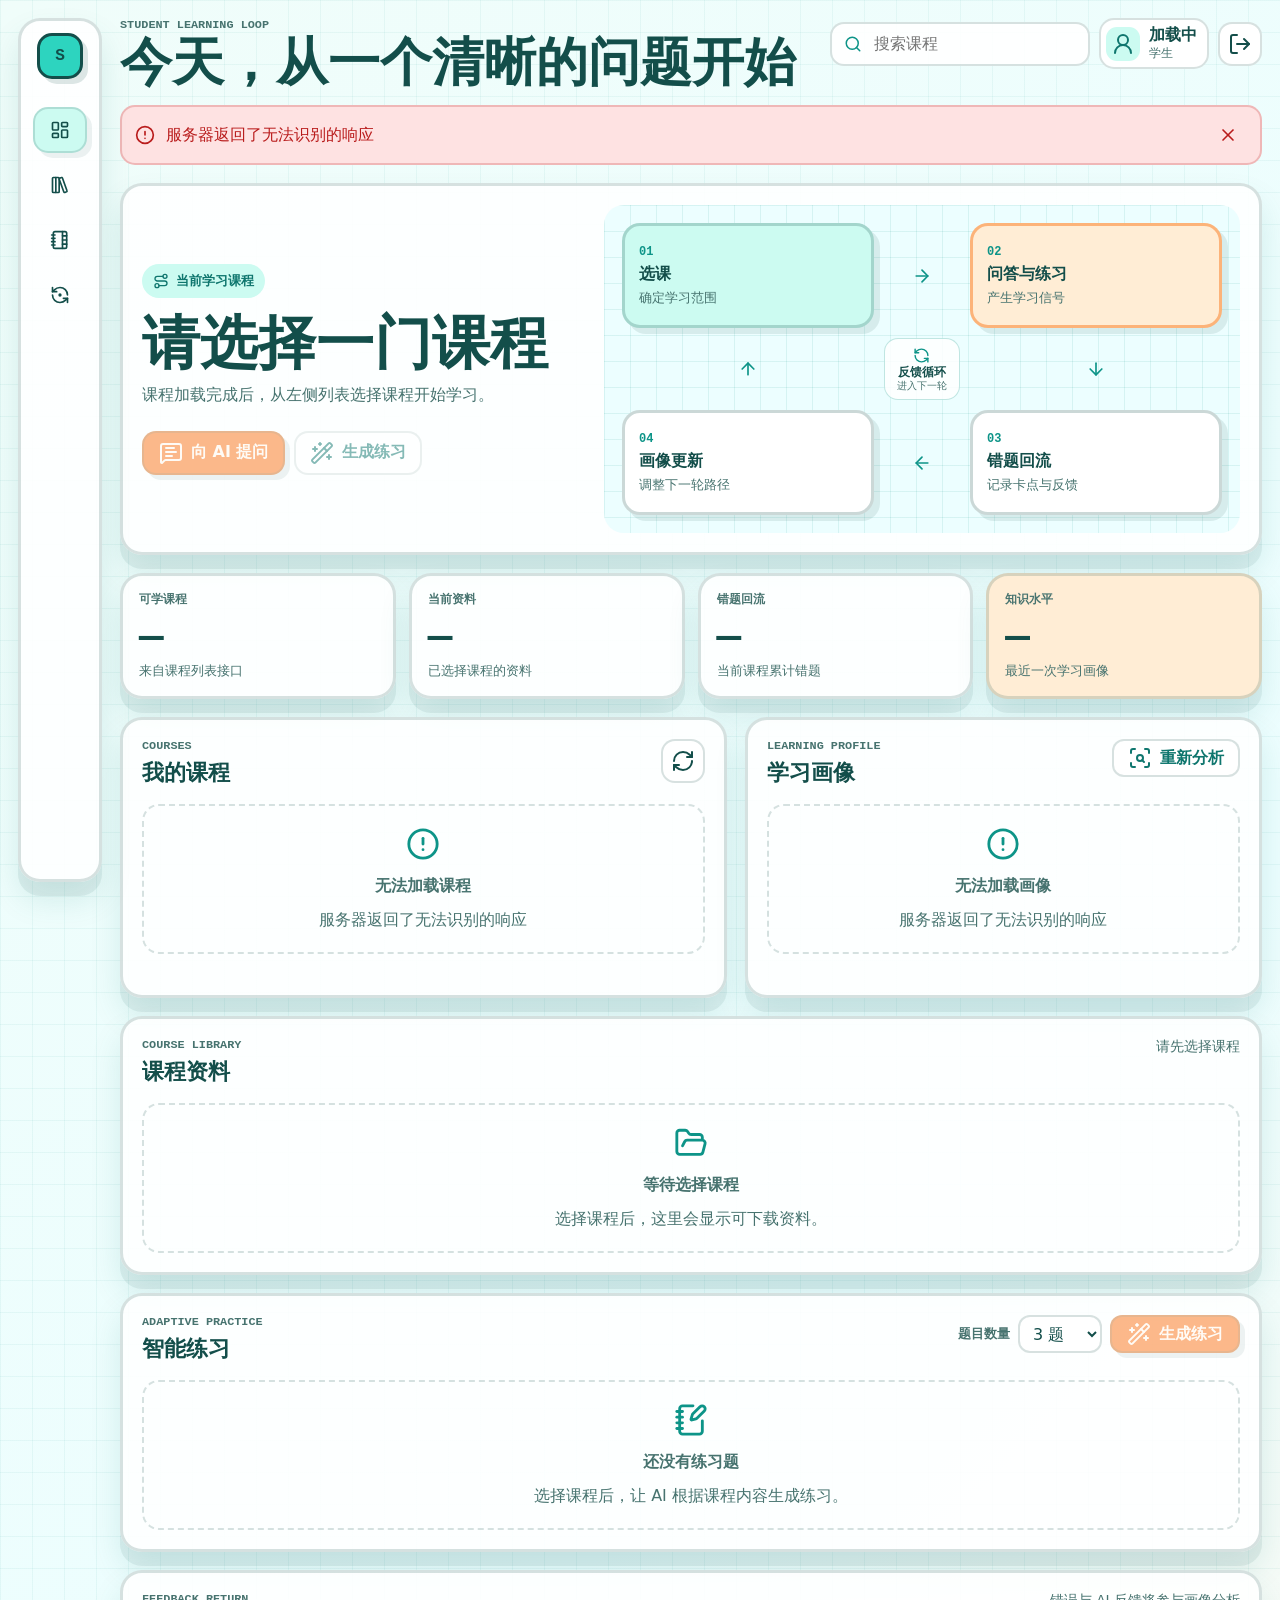
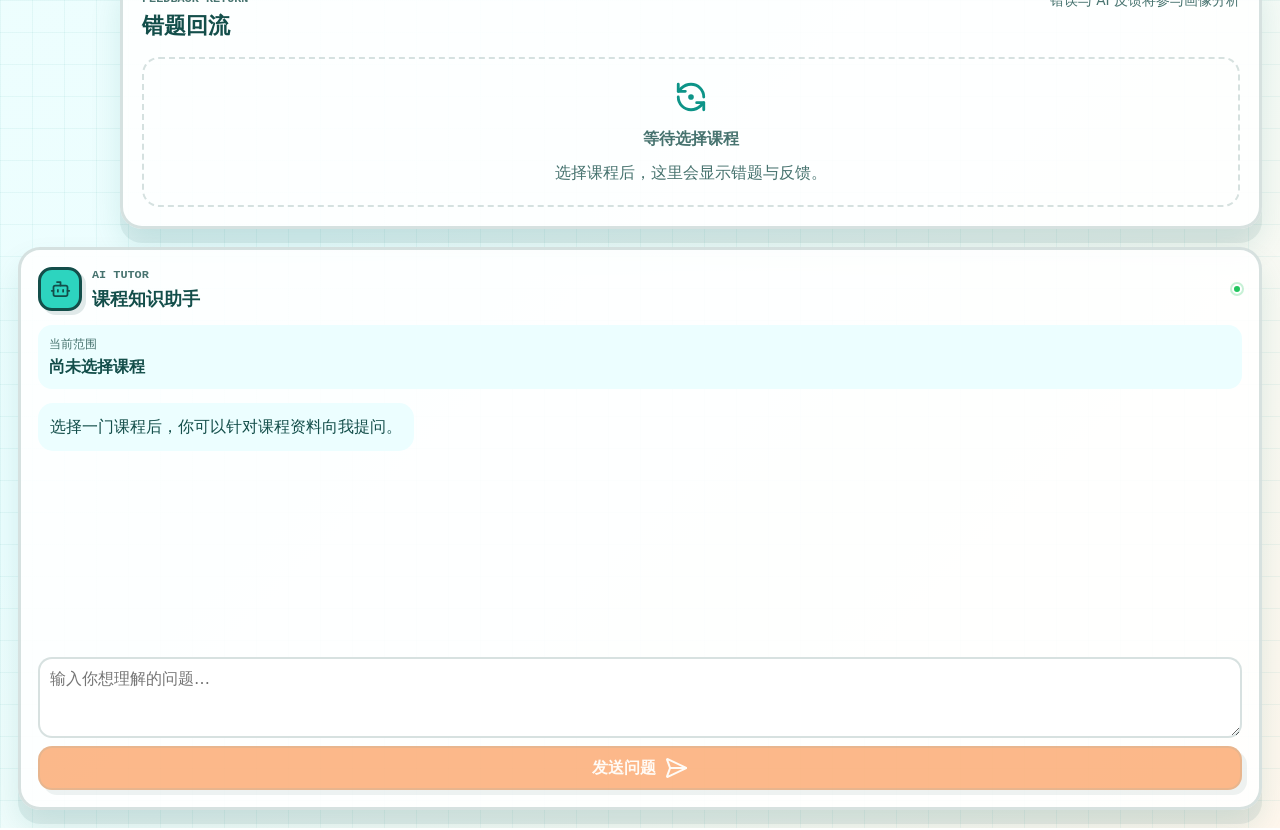
==== src/main/resources/static/student.html @ c4ea41bf "feat: add role-based frontend workspaces" ====
<!doctype html>
<html lang="zh-CN">
  <head>
    <meta charset="UTF-8" />
    <meta name="viewport" content="width=device-width, initial-scale=1.0" />
    <meta name="theme-color" content="#0d9488" />
    <title>学生工作台 | Study AI</title>
    <link rel="stylesheet" href="./assets/student.css" />
    <script src="./assets/lucide.min.js" defer></script>
    <script src="./assets/student.js" defer></script>
  </head>
  <body>
    <div class="app-shell">
      <aside class="sidebar" aria-label="学生端导航">
        <a class="brand" href="./student.html" aria-label="Study AI 学生工作台">
          <span class="brand-mark">S</span>
          <span class="brand-copy">
            <strong>Study AI</strong>
            <small>学生工作台</small>
          </span>
        </a>

        <nav class="main-nav" aria-label="页面导航">
          <a class="nav-item is-active" href="#overview">
            <i data-lucide="layout-dashboard" aria-hidden="true"></i>
            <span>学习概览</span>
          </a>
          <a class="nav-item" href="#resources">
            <i data-lucide="library-big" aria-hidden="true"></i>
            <span>课程资料</span>
          </a>
          <a class="nav-item" href="#practice">
            <i data-lucide="notebook-tabs" aria-hidden="true"></i>
            <span>智能练习</span>
          </a>
          <a class="nav-item" href="#wrong-questions">
            <i data-lucide="refresh-ccw-dot" aria-hidden="true"></i>
            <span>错题回流</span>
          </a>
        </nav>

        <section class="sidebar-note">
          <i data-lucide="sparkles" aria-hidden="true"></i>
          <div>
            <strong>反馈持续回流</strong>
            <p>问答、练习和错题会成为下一次学习画像分析的依据。</p>
          </div>
        </section>
      </aside>

      <main class="workspace" id="overview">
        <header class="topbar">
          <div>
            <p class="eyebrow">STUDENT LEARNING LOOP</p>
            <h1>今天，从一个清晰的问题开始</h1>
          </div>
          <div class="top-actions">
            <form class="course-search" id="course-search-form" role="search">
              <label class="sr-only" for="course-search-input">搜索课程</label>
              <i data-lucide="search" aria-hidden="true"></i>
              <input id="course-search-input" type="search" placeholder="搜索课程" />
              <button class="sr-only" type="submit">搜索</button>
            </form>
            <div class="user-chip" id="user-chip">
              <span class="avatar" id="user-avatar"><i data-lucide="user-round" aria-hidden="true"></i></span>
              <span>
                <strong id="user-name">加载中</strong>
                <small>学生</small>
              </span>
            </div>
            <button class="icon-button" id="logout-button" type="button" aria-label="退出登录" title="退出登录">
              <i data-lucide="log-out" aria-hidden="true"></i>
            </button>
          </div>
        </header>

        <div class="global-alert" id="global-alert" role="alert" aria-live="polite" hidden>
          <i data-lucide="circle-alert" aria-hidden="true"></i>
          <span id="global-alert-text"></span>
          <button id="alert-close" type="button" aria-label="关闭提示"><i data-lucide="x" aria-hidden="true"></i></button>
        </div>

        <section class="course-hero panel" aria-labelledby="current-course-name">
          <div class="course-hero-copy">
            <span class="status-pill"><i data-lucide="route" aria-hidden="true"></i>当前学习课程</span>
            <h2 id="current-course-name">请选择一门课程</h2>
            <p id="current-course-description">课程加载完成后，从左侧列表选择课程开始学习。</p>
            <div class="hero-actions">
              <button class="primary-button" id="hero-ask-button" type="button" disabled>
                <i data-lucide="message-square-text" aria-hidden="true"></i>
                向 AI 提问
              </button>
              <button class="secondary-button" id="hero-practice-button" type="button" disabled>
                <i data-lucide="wand-sparkles" aria-hidden="true"></i>
                生成练习
              </button>
            </div>
          </div>

          <div class="loop-board" aria-label="AI 学习反馈闭环">
            <div class="loop-node loop-select is-complete"><span>01</span><strong>选课</strong><small>确定学习范围</small></div>
            <i class="loop-arrow loop-arrow-top" data-lucide="arrow-right" aria-hidden="true"></i>
            <div class="loop-node loop-practice is-current"><span>02</span><strong>问答与练习</strong><small>产生学习信号</small></div>
            <i class="loop-arrow loop-arrow-right" data-lucide="arrow-down" aria-hidden="true"></i>
            <div class="loop-node loop-wrong"><span>03</span><strong>错题回流</strong><small>记录卡点与反馈</small></div>
            <i class="loop-arrow loop-arrow-bottom" data-lucide="arrow-left" aria-hidden="true"></i>
            <div class="loop-node loop-profile"><span>04</span><strong>画像更新</strong><small>调整下一轮路径</small></div>
            <i class="loop-arrow loop-arrow-left" data-lucide="arrow-up" aria-hidden="true"></i>
            <div class="loop-core">
              <i data-lucide="refresh-ccw" aria-hidden="true"></i>
              <strong>反馈循环</strong>
              <small>进入下一轮</small>
            </div>
          </div>
        </section>

        <section class="metric-grid" aria-label="学习数据概览">
          <article class="metric-card">
            <span>可学课程</span>
            <strong id="course-count">—</strong>
            <small>来自课程列表接口</small>
          </article>
          <article class="metric-card">
            <span>当前资料</span>
            <strong id="resource-count">—</strong>
            <small>已选择课程的资料</small>
          </article>
          <article class="metric-card">
            <span>错题回流</span>
            <strong id="wrong-count">—</strong>
            <small>当前课程累计错题</small>
          </article>
          <article class="metric-card accent-card">
            <span>知识水平</span>
            <strong id="knowledge-level">—</strong>
            <small>最近一次学习画像</small>
          </article>
        </section>

        <section class="dashboard-grid">
          <section class="panel course-panel" aria-labelledby="course-list-title">
            <div class="section-heading">
              <div>
                <p class="eyebrow">COURSES</p>
                <h2 id="course-list-title">我的课程</h2>
              </div>
              <button class="icon-button" id="refresh-courses" type="button" aria-label="刷新课程" title="刷新课程">
                <i data-lucide="refresh-cw" aria-hidden="true"></i>
              </button>
            </div>
            <div class="course-list" id="course-list" aria-live="polite">
              <div class="loading-state"><span class="spinner"></span>正在加载课程</div>
            </div>
          </section>

          <section class="panel profile-panel" aria-labelledby="profile-title">
            <div class="section-heading">
              <div>
                <p class="eyebrow">LEARNING PROFILE</p>
                <h2 id="profile-title">学习画像</h2>
              </div>
              <button class="secondary-button compact-button" id="analyze-profile-button" type="button">
                <i data-lucide="scan-search" aria-hidden="true"></i>
                重新分析
              </button>
            </div>
            <div id="profile-content" class="profile-content" aria-live="polite">
              <div class="loading-state"><span class="spinner"></span>正在读取学习画像</div>
            </div>
          </section>
        </section>

        <section class="panel" id="resources" aria-labelledby="resource-title">
          <div class="section-heading">
            <div>
              <p class="eyebrow">COURSE LIBRARY</p>
              <h2 id="resource-title">课程资料</h2>
            </div>
            <span class="section-context" id="resource-context">请先选择课程</span>
          </div>
          <div class="resource-list" id="resource-list" aria-live="polite">
            <div class="empty-state"><i data-lucide="folder-open" aria-hidden="true"></i><strong>等待选择课程</strong><p>选择课程后，这里会显示可下载资料。</p></div>
          </div>
        </section>

        <section class="panel" id="practice" aria-labelledby="practice-title">
          <div class="section-heading">
            <div>
              <p class="eyebrow">ADAPTIVE PRACTICE</p>
              <h2 id="practice-title">智能练习</h2>
            </div>
            <div class="practice-controls">
              <label for="question-count">题目数量</label>
              <select id="question-count">
                <option value="3">3 题</option>
                <option value="5">5 题</option>
                <option value="10">10 题</option>
              </select>
              <button class="primary-button compact-button" id="generate-questions-button" type="button" disabled>
                <i data-lucide="wand-sparkles" aria-hidden="true"></i>
                生成练习
              </button>
            </div>
          </div>
          <div class="question-list" id="question-list" aria-live="polite">
            <div class="empty-state"><i data-lucide="notebook-pen" aria-hidden="true"></i><strong>还没有练习题</strong><p>选择课程后，让 AI 根据课程内容生成练习。</p></div>
          </div>
        </section>

        <section class="panel" id="wrong-questions" aria-labelledby="wrong-title">
          <div class="section-heading">
            <div>
              <p class="eyebrow">FEEDBACK RETURN</p>
              <h2 id="wrong-title">错题回流</h2>
            </div>
            <span class="section-context">错误与 AI 反馈将参与画像分析</span>
          </div>
          <div class="wrong-list" id="wrong-list" aria-live="polite">
            <div class="empty-state"><i data-lucide="refresh-ccw-dot" aria-hidden="true"></i><strong>等待选择课程</strong><p>选择课程后，这里会显示错题与反馈。</p></div>
          </div>
        </section>
      </main>

      <aside class="assistant-panel" aria-label="AI 学习助手">
        <div class="assistant-heading">
          <span class="assistant-icon"><i data-lucide="bot" aria-hidden="true"></i></span>
          <div>
            <p class="eyebrow">AI TUTOR</p>
            <h2>课程知识助手</h2>
          </div>
          <span class="online-dot" title="在线"></span>
        </div>

        <div class="assistant-course" id="assistant-course">
          <span>当前范围</span>
          <strong>尚未选择课程</strong>
        </div>

        <div class="chat-list" id="chat-list" aria-live="polite">
          <div class="chat-message ai-message">选择一门课程后，你可以针对课程资料向我提问。</div>
        </div>

        <form class="ask-form" id="ask-form">
          <label class="sr-only" for="ask-input">输入课程问题</label>
          <textarea id="ask-input" rows="3" placeholder="输入你想理解的问题…" disabled></textarea>
          <button class="primary-button" id="ask-submit" type="submit" disabled>
            <span>发送问题</span>
            <i data-lucide="send-horizontal" aria-hidden="true"></i>
          </button>
        </form>
      </aside>
    </div>
  </body>
</html>
---- src/main/resources/static/assets/student.css ----
:root {
  --ink: #134e4a;
  --muted: #47736f;
  --primary: #0d9488;
  --primary-dark: #0f766e;
  --secondary: #2dd4bf;
  --soft: #ccfbf1;
  --surface: #ffffff;
  --background: #f0fdfa;
  --accent: #f97316;
  --accent-soft: #ffedd5;
  --danger: #b91c1c;
  --danger-soft: #fee2e2;
  --line: rgba(19, 78, 74, 0.17);
  --shadow: 0 14px 0 rgba(19, 78, 74, 0.08), 0 18px 32px rgba(15, 118, 110, 0.12);
  color: var(--ink);
  font-family: "Segoe UI", "Microsoft YaHei", system-ui, sans-serif;
}

* {
  box-sizing: border-box;
}

html {
  scroll-behavior: smooth;
}

body {
  min-width: 320px;
  margin: 0;
  background:
    linear-gradient(90deg, rgba(13, 148, 136, 0.06) 1px, transparent 1px),
    linear-gradient(rgba(13, 148, 136, 0.06) 1px, transparent 1px),
    linear-gradient(135deg, #f0fdfa 0%, #ecfeff 58%, #fff7ed 100%);
  background-size: 32px 32px, 32px 32px, auto;
}

button,
input,
textarea,
select {
  font: inherit;
}

button,
a,
select {
  cursor: pointer;
}

a {
  color: inherit;
  text-decoration: none;
}

button:focus-visible,
a:focus-visible,
input:focus-visible,
textarea:focus-visible,
select:focus-visible {
  outline: 3px solid rgba(249, 115, 22, 0.48);
  outline-offset: 3px;
}

[hidden] {
  display: none !important;
}

.app-shell {
  display: grid;
  grid-template-columns: 230px minmax(0, 1fr) 330px;
  gap: 18px;
  min-height: 100vh;
  padding: 18px;
}

.sidebar,
.assistant-panel {
  position: sticky;
  top: 18px;
  align-self: start;
  height: calc(100vh - 36px);
}

.sidebar,
.panel,
.metric-card,
.assistant-panel {
  border: 3px solid var(--line);
  border-radius: 22px;
  background: rgba(255, 255, 255, 0.88);
  box-shadow: var(--shadow);
}

.sidebar {
  display: flex;
  flex-direction: column;
  padding: 18px;
}

.brand {
  display: flex;
  align-items: center;
  gap: 11px;
}

.brand-mark,
.assistant-icon,
.avatar {
  display: grid;
  place-items: center;
}

.brand-mark {
  width: 46px;
  height: 46px;
  flex: 0 0 46px;
  border: 3px solid var(--ink);
  border-radius: 15px;
  background: var(--secondary);
  box-shadow: 5px 5px 0 rgba(19, 78, 74, 0.14);
  font-family: Consolas, monospace;
  font-weight: 800;
}

.brand-copy strong,
.brand-copy small {
  display: block;
}

.brand-copy small {
  margin-top: 2px;
  color: var(--muted);
}

.main-nav {
  display: grid;
  gap: 9px;
  margin-top: 28px;
}

.nav-item {
  display: flex;
  align-items: center;
  gap: 11px;
  min-height: 46px;
  padding: 0 12px;
  border: 2px solid transparent;
  border-radius: 15px;
  font-weight: 700;
  transition: background 180ms ease, border-color 180ms ease, box-shadow 180ms ease;
}

.nav-item:hover,
.nav-item.is-active {
  border-color: var(--line);
  background: var(--soft);
  box-shadow: 5px 5px 0 rgba(19, 78, 74, 0.08);
}

.nav-item svg {
  width: 20px;
}

.sidebar-note {
  display: grid;
  grid-template-columns: 28px 1fr;
  gap: 10px;
  margin-top: auto;
  padding: 13px;
  border-radius: 17px;
  background: #ecfeff;
}

.sidebar-note svg {
  width: 20px;
  color: var(--primary);
}

.sidebar-note p {
  margin: 5px 0 0;
  color: var(--muted);
  font-size: 0.82rem;
  line-height: 1.5;
}

.workspace {
  display: grid;
  gap: 18px;
  min-width: 0;
}

.topbar,
.top-actions,
.section-heading,
.hero-actions,
.practice-controls,
.user-chip,
.assistant-heading {
  display: flex;
  align-items: center;
}

.topbar,
.section-heading {
  justify-content: space-between;
  gap: 16px;
}

.topbar {
  align-items: flex-start;
}

.eyebrow {
  margin: 0 0 5px;
  color: var(--muted);
  font-family: Consolas, "Microsoft YaHei", monospace;
  font-size: 0.74rem;
  font-weight: 700;
}

.topbar h1 {
  max-width: 720px;
  margin: 0;
  font-size: clamp(2rem, 4.1vw, 4.3rem);
  line-height: 0.96;
  letter-spacing: 0;
}

.top-actions {
  flex-wrap: wrap;
  justify-content: flex-end;
  gap: 9px;
}

.course-search {
  display: grid;
  grid-template-columns: 20px minmax(120px, 1fr);
  gap: 8px;
  align-items: center;
  min-height: 44px;
  padding: 0 12px;
  border: 2px solid var(--line);
  border-radius: 14px;
  background: rgba(255, 255, 255, 0.9);
}

.course-search svg {
  width: 18px;
  color: var(--primary);
}

.course-search input {
  width: 100%;
  min-width: 0;
  height: 40px;
  border: 0;
  outline: 0;
  color: var(--ink);
  background: transparent;
}

.user-chip {
  gap: 9px;
  min-height: 44px;
  padding: 5px 10px 5px 5px;
  border: 2px solid var(--line);
  border-radius: 15px;
  background: #fff;
}

.user-chip strong,
.user-chip small {
  display: block;
}

.user-chip small {
  color: var(--muted);
  font-size: 0.74rem;
}

.avatar {
  width: 34px;
  height: 34px;
  overflow: hidden;
  border-radius: 11px;
  background: var(--soft);
  color: var(--primary-dark);
}

.avatar img {
  width: 100%;
  height: 100%;
  object-fit: cover;
}

.icon-button,
.primary-button,
.secondary-button {
  display: inline-flex;
  align-items: center;
  justify-content: center;
  gap: 8px;
  min-height: 44px;
  border: 2px solid var(--line);
  border-radius: 14px;
  font-weight: 800;
  transition: transform 180ms ease, box-shadow 180ms ease, background 180ms ease;
}

.icon-button {
  width: 44px;
  padding: 0;
  background: #fff;
  color: var(--ink);
}

.primary-button {
  padding: 0 15px;
  background: var(--accent);
  color: #fff7ed;
  box-shadow: 5px 5px 0 rgba(19, 78, 74, 0.14);
}

.secondary-button {
  padding: 0 14px;
  background: #fff;
  color: var(--primary-dark);
}

.compact-button {
  min-height: 38px;
  border-radius: 12px;
}

.icon-button:hover:not(:disabled),
.primary-button:hover:not(:disabled),
.secondary-button:hover:not(:disabled) {
  transform: translateY(-1px);
  box-shadow: 6px 6px 0 rgba(19, 78, 74, 0.12);
}

button:disabled {
  cursor: not-allowed;
  opacity: 0.5;
}

.global-alert {
  display: grid;
  grid-template-columns: 22px 1fr 36px;
  gap: 9px;
  align-items: center;
  padding: 11px 13px;
  border: 2px solid rgba(185, 28, 28, 0.22);
  border-radius: 15px;
  background: var(--danger-soft);
  color: var(--danger);
}

.global-alert svg {
  width: 20px;
}

.global-alert button {
  display: grid;
  width: 34px;
  height: 34px;
  place-items: center;
  border: 0;
  border-radius: 10px;
  background: transparent;
  color: inherit;
}

.panel {
  padding: 19px;
}

.course-hero {
  display: grid;
  grid-template-columns: minmax(0, 0.82fr) minmax(390px, 1.18fr);
  gap: 20px;
  overflow: hidden;
}

.course-hero-copy {
  display: flex;
  flex-direction: column;
  justify-content: center;
  min-width: 0;
}

.status-pill {
  display: inline-flex;
  align-items: center;
  gap: 7px;
  width: fit-content;
  min-height: 34px;
  padding: 0 11px;
  border-radius: 999px;
  background: var(--soft);
  color: var(--primary-dark);
  font-size: 0.8rem;
  font-weight: 800;
}

.status-pill svg {
  width: 16px;
}

.course-hero h2 {
  margin: 18px 0 10px;
  font-size: clamp(2rem, 4.5vw, 4.6rem);
  line-height: 0.96;
}

.course-hero p {
  margin: 0;
  color: var(--muted);
  line-height: 1.7;
}

.hero-actions {
  flex-wrap: wrap;
  gap: 9px;
  margin-top: 22px;
}

.loop-board {
  display: grid;
  grid-template-columns: minmax(0, 1fr) 76px minmax(0, 1fr);
  grid-template-rows: minmax(105px, 1fr) 62px minmax(105px, 1fr);
  grid-template-areas:
    "select arrow-top practice"
    "arrow-left core arrow-right"
    "profile arrow-bottom wrong";
  gap: 10px;
  min-height: 310px;
  padding: 18px;
  border-radius: 20px;
  background:
    linear-gradient(90deg, rgba(13, 148, 136, 0.1) 1px, transparent 1px),
    linear-gradient(rgba(13, 148, 136, 0.1) 1px, transparent 1px),
    #ecfeff;
  background-size: 26px 26px;
}

.loop-arrow {
  align-self: center;
  justify-self: center;
  width: 20px;
  height: 20px;
  color: var(--primary);
}

.loop-select { grid-area: select; }
.loop-practice { grid-area: practice; }
.loop-wrong { grid-area: wrong; }
.loop-profile { grid-area: profile; }
.loop-arrow-top { grid-area: arrow-top; }
.loop-arrow-right { grid-area: arrow-right; }
.loop-arrow-bottom { grid-area: arrow-bottom; }
.loop-arrow-left { grid-area: arrow-left; }

.loop-core {
  grid-area: core;
  align-self: stretch;
  justify-self: stretch;
  display: flex;
  flex-direction: column;
  align-items: center;
  justify-content: center;
  min-width: 0;
  padding: 5px;
  border: 1px solid rgba(0, 150, 136, 0.24);
  border-radius: 14px;
  background: rgba(255, 255, 255, 0.82);
  color: var(--primary-deep);
  text-align: center;
}

.loop-core svg {
  width: 17px;
  height: 17px;
  margin-bottom: 2px;
  color: var(--primary);
}

.loop-core strong {
  font-size: 0.72rem;
  line-height: 1.15;
}

.loop-core small {
  margin-top: 1px;
  color: var(--muted);
  font-size: 0.62rem;
  line-height: 1.15;
}

.loop-node {
  display: flex;
  flex-direction: column;
  justify-content: center;
  min-height: 98px;
  padding: 14px;
  border: 3px solid rgba(19, 78, 74, 0.22);
  border-radius: 18px;
  background: #fff;
  box-shadow: 6px 6px 0 rgba(19, 78, 74, 0.1);
}

.loop-node span {
  color: var(--primary);
  font-family: Consolas, monospace;
  font-size: 0.75rem;
  font-weight: 700;
}

.loop-node strong {
  margin-top: 5px;
}

.loop-node small {
  margin-top: 4px;
  color: var(--muted);
}

.loop-node.is-complete {
  background: var(--soft);
}

.loop-node.is-current {
  border-color: rgba(249, 115, 22, 0.48);
  background: var(--accent-soft);
}

.metric-grid {
  display: grid;
  grid-template-columns: repeat(4, minmax(0, 1fr));
  gap: 13px;
}

.metric-card {
  padding: 16px;
}

.metric-card span,
.metric-card strong,
.metric-card small {
  display: block;
}

.metric-card span {
  color: var(--muted);
  font-family: Consolas, "Microsoft YaHei", monospace;
  font-size: 0.74rem;
  font-weight: 700;
}

.metric-card strong {
  margin: 6px 0 2px;
  font-family: Consolas, monospace;
  font-size: clamp(1.7rem, 3.2vw, 2.7rem);
}

.metric-card small {
  color: var(--muted);
}

.accent-card {
  background: var(--accent-soft);
}

.dashboard-grid {
  display: grid;
  grid-template-columns: minmax(0, 1.08fr) minmax(320px, 0.92fr);
  gap: 18px;
}

.section-heading {
  align-items: flex-start;
}

.section-heading h2 {
  margin: 0;
  font-size: 1.38rem;
}

.section-context {
  color: var(--muted);
  font-size: 0.86rem;
}

.course-list,
.resource-list,
.question-list,
.wrong-list {
  display: grid;
  gap: 11px;
  margin-top: 16px;
}

.course-card,
.resource-card,
.question-card,
.wrong-card {
  border: 2px solid var(--line);
  border-radius: 17px;
  background: #fff;
}

.course-card {
  display: grid;
  grid-template-columns: minmax(0, 1fr) auto;
  gap: 12px;
  align-items: start;
  width: 100%;
  padding: 14px;
  color: var(--ink);
  text-align: left;
  transition: border-color 180ms ease, background 180ms ease, box-shadow 180ms ease;
}

.course-card:hover,
.course-card.is-selected {
  border-color: rgba(13, 148, 136, 0.5);
  background: #ecfeff;
  box-shadow: 5px 5px 0 rgba(19, 78, 74, 0.08);
}

.course-card h3,
.resource-card h3,
.question-card h3,
.wrong-card h3 {
  margin: 0;
  font-size: 1rem;
}

.course-card p,
.resource-card p,
.question-card p,
.wrong-card p {
  margin: 5px 0 0;
  color: var(--muted);
  line-height: 1.55;
}

.tag {
  display: inline-flex;
  align-items: center;
  width: fit-content;
  min-height: 28px;
  padding: 0 9px;
  border-radius: 999px;
  background: var(--soft);
  color: var(--primary-dark);
  font-size: 0.75rem;
  font-weight: 800;
}

.tag.warm {
  background: var(--accent-soft);
  color: #c2410c;
}

.profile-content {
  min-height: 172px;
  margin-top: 16px;
}

.profile-grid {
  display: grid;
  grid-template-columns: 1fr 1fr;
  gap: 10px;
}

.profile-item {
  padding: 11px;
  border-radius: 14px;
  background: #ecfeff;
}

.profile-item span,
.profile-item strong {
  display: block;
}

.profile-item span {
  color: var(--muted);
  font-size: 0.78rem;
}

.profile-item strong {
  margin-top: 4px;
}

.weakness-list {
  display: flex;
  flex-wrap: wrap;
  gap: 7px;
  margin-top: 12px;
}

.resource-card {
  display: grid;
  grid-template-columns: 42px minmax(0, 1fr) auto;
  gap: 12px;
  align-items: center;
  padding: 13px;
}

.file-icon {
  display: grid;
  width: 42px;
  height: 42px;
  place-items: center;
  border-radius: 13px;
  background: var(--soft);
  color: var(--primary-dark);
}

.file-icon svg {
  width: 20px;
}

.download-button {
  display: grid;
  width: 40px;
  height: 40px;
  place-items: center;
  border: 2px solid var(--line);
  border-radius: 12px;
  background: #fff;
  color: var(--primary-dark);
}

.practice-controls {
  flex-wrap: wrap;
  justify-content: flex-end;
  gap: 8px;
}

.practice-controls label {
  color: var(--muted);
  font-size: 0.84rem;
  font-weight: 700;
}

.practice-controls select {
  min-height: 38px;
  border: 2px solid var(--line);
  border-radius: 12px;
  padding: 0 9px;
  color: var(--ink);
  background: #fff;
}

.question-card,
.wrong-card {
  padding: 15px;
}

.question-meta,
.wrong-meta {
  display: flex;
  flex-wrap: wrap;
  gap: 7px;
  margin-bottom: 9px;
}

.answer-form {
  display: grid;
  grid-template-columns: minmax(0, 1fr) auto;
  gap: 8px;
  margin-top: 12px;
}

.answer-form input {
  min-height: 42px;
  border: 2px solid var(--line);
  border-radius: 12px;
  padding: 0 11px;
  color: var(--ink);
}

.answer-feedback {
  margin-top: 12px;
  padding: 12px;
  border-radius: 14px;
  background: #ecfeff;
  line-height: 1.55;
}

.answer-feedback.is-wrong {
  background: var(--danger-soft);
  color: var(--danger);
}

.wrong-card {
  border-left: 5px solid var(--accent);
}

.wrong-answer-grid {
  display: grid;
  grid-template-columns: 1fr 1fr;
  gap: 10px;
  margin-top: 11px;
}

.answer-block {
  padding: 11px;
  border-radius: 13px;
  background: #f8fafc;
}

.answer-block span,
.answer-block strong {
  display: block;
}

.answer-block span {
  color: var(--muted);
  font-size: 0.76rem;
}

.answer-block strong {
  margin-top: 4px;
}

.empty-state,
.loading-state {
  display: grid;
  place-items: center;
  min-height: 150px;
  padding: 18px;
  border: 2px dashed var(--line);
  border-radius: 17px;
  color: var(--muted);
  text-align: center;
}

.empty-state svg {
  width: 34px;
  height: 34px;
  margin-bottom: 9px;
  color: var(--primary);
}

.empty-state p {
  margin: 5px 0 0;
  line-height: 1.5;
}

.spinner {
  width: 22px;
  height: 22px;
  margin-bottom: 8px;
  border: 3px solid var(--soft);
  border-top-color: var(--primary);
  border-radius: 50%;
  animation: spin 700ms linear infinite;
}

.assistant-panel {
  display: grid;
  grid-template-rows: auto auto minmax(0, 1fr) auto;
  gap: 14px;
  padding: 17px;
}

.assistant-heading {
  gap: 10px;
}

.assistant-icon {
  width: 44px;
  height: 44px;
  border: 3px solid var(--ink);
  border-radius: 14px;
  background: var(--secondary);
  box-shadow: 4px 4px 0 rgba(19, 78, 74, 0.12);
}

.assistant-icon svg {
  width: 21px;
}

.assistant-heading h2 {
  margin: 0;
  font-size: 1.1rem;
}

.online-dot {
  width: 10px;
  height: 10px;
  margin-left: auto;
  border: 2px solid #fff;
  border-radius: 50%;
  background: #22c55e;
  box-shadow: 0 0 0 2px rgba(34, 197, 94, 0.25);
}

.assistant-course {
  padding: 11px;
  border-radius: 14px;
  background: #ecfeff;
}

.assistant-course span,
.assistant-course strong {
  display: block;
}

.assistant-course span {
  color: var(--muted);
  font-size: 0.76rem;
}

.assistant-course strong {
  margin-top: 4px;
}

.chat-list {
  display: flex;
  flex-direction: column;
  gap: 10px;
  min-height: 220px;
  overflow-y: auto;
  padding-right: 3px;
}

.chat-message {
  max-width: 92%;
  padding: 11px 12px;
  border-radius: 15px;
  line-height: 1.6;
  white-space: pre-wrap;
}

.ai-message {
  align-self: flex-start;
  background: #ecfeff;
}

.user-message {
  align-self: flex-end;
  background: var(--accent-soft);
  color: #9a3412;
}

.ask-form {
  display: grid;
  gap: 8px;
}

.ask-form textarea {
  width: 100%;
  min-height: 78px;
  resize: vertical;
  border: 2px solid var(--line);
  border-radius: 14px;
  padding: 10px;
  color: var(--ink);
  background: #fff;
}

.ask-form .primary-button {
  width: 100%;
}

.sr-only {
  position: absolute;
  width: 1px;
  height: 1px;
  padding: 0;
  margin: -1px;
  overflow: hidden;
  clip: rect(0, 0, 0, 0);
  white-space: nowrap;
  border: 0;
}

@keyframes spin {
  to { transform: rotate(360deg); }
}

@media (max-width: 1320px) {
  .app-shell {
    grid-template-columns: 84px minmax(0, 1fr);
  }

  .sidebar {
    padding: 12px;
  }

  .brand-copy,
  .nav-item span,
  .sidebar-note {
    display: none;
  }

  .brand,
  .nav-item {
    justify-content: center;
  }

  .nav-item {
    padding: 0;
  }

  .assistant-panel {
    position: static;
    grid-column: 1 / -1;
    height: auto;
    grid-template-rows: auto auto minmax(240px, auto) auto;
  }
}

@media (max-width: 880px) {
  .app-shell,
  .course-hero,
  .metric-grid,
  .dashboard-grid {
    grid-template-columns: 1fr;
  }

  .app-shell {
    padding: 11px;
  }

  .sidebar {
    position: static;
    height: auto;
    flex-direction: row;
    align-items: center;
    overflow-x: auto;
  }

  .main-nav {
    display: flex;
    margin: 0 0 0 14px;
  }

  .nav-item {
    width: 44px;
    flex: 0 0 44px;
  }

  .topbar,
  .section-heading {
    align-items: flex-start;
    flex-direction: column;
  }

  .top-actions,
  .course-search {
    width: 100%;
  }

  .course-search {
    flex: 1 1 100%;
  }

  .loop-board {
    grid-template-columns: 1fr;
    grid-template-rows: none;
    grid-template-areas:
      "select"
      "arrow-top"
      "practice"
      "arrow-right"
      "wrong"
      "arrow-bottom"
      "profile"
      "arrow-left"
      "core";
    min-height: auto;
  }

  .loop-arrow-top {
    transform: rotate(90deg);
  }

  .loop-arrow-bottom {
    transform: rotate(-90deg);
  }

  .loop-arrow-left {
    transform: rotate(180deg);
  }

  .loop-core {
    min-height: 64px;
  }

  .metric-grid {
    grid-template-columns: 1fr 1fr;
  }

  .practice-controls {
    justify-content: flex-start;
  }
}

@media (max-width: 520px) {
  .topbar h1 {
    font-size: 2.25rem;
  }

  .metric-grid,
  .profile-grid,
  .wrong-answer-grid,
  .answer-form {
    grid-template-columns: 1fr;
  }

  .user-chip {
    flex: 1 1 auto;
  }

  .hero-actions,
  .hero-actions button,
  .practice-controls,
  .practice-controls button {
    width: 100%;
  }

  .resource-card {
    grid-template-columns: 42px minmax(0, 1fr);
  }

  .download-button {
    grid-column: 1 / -1;
    width: 100%;
  }
}

@media (prefers-reduced-motion: reduce) {
  *,
  *::before,
  *::after {
    scroll-behavior: auto !important;
    transition: none !important;
    animation: none !important;
  }
}
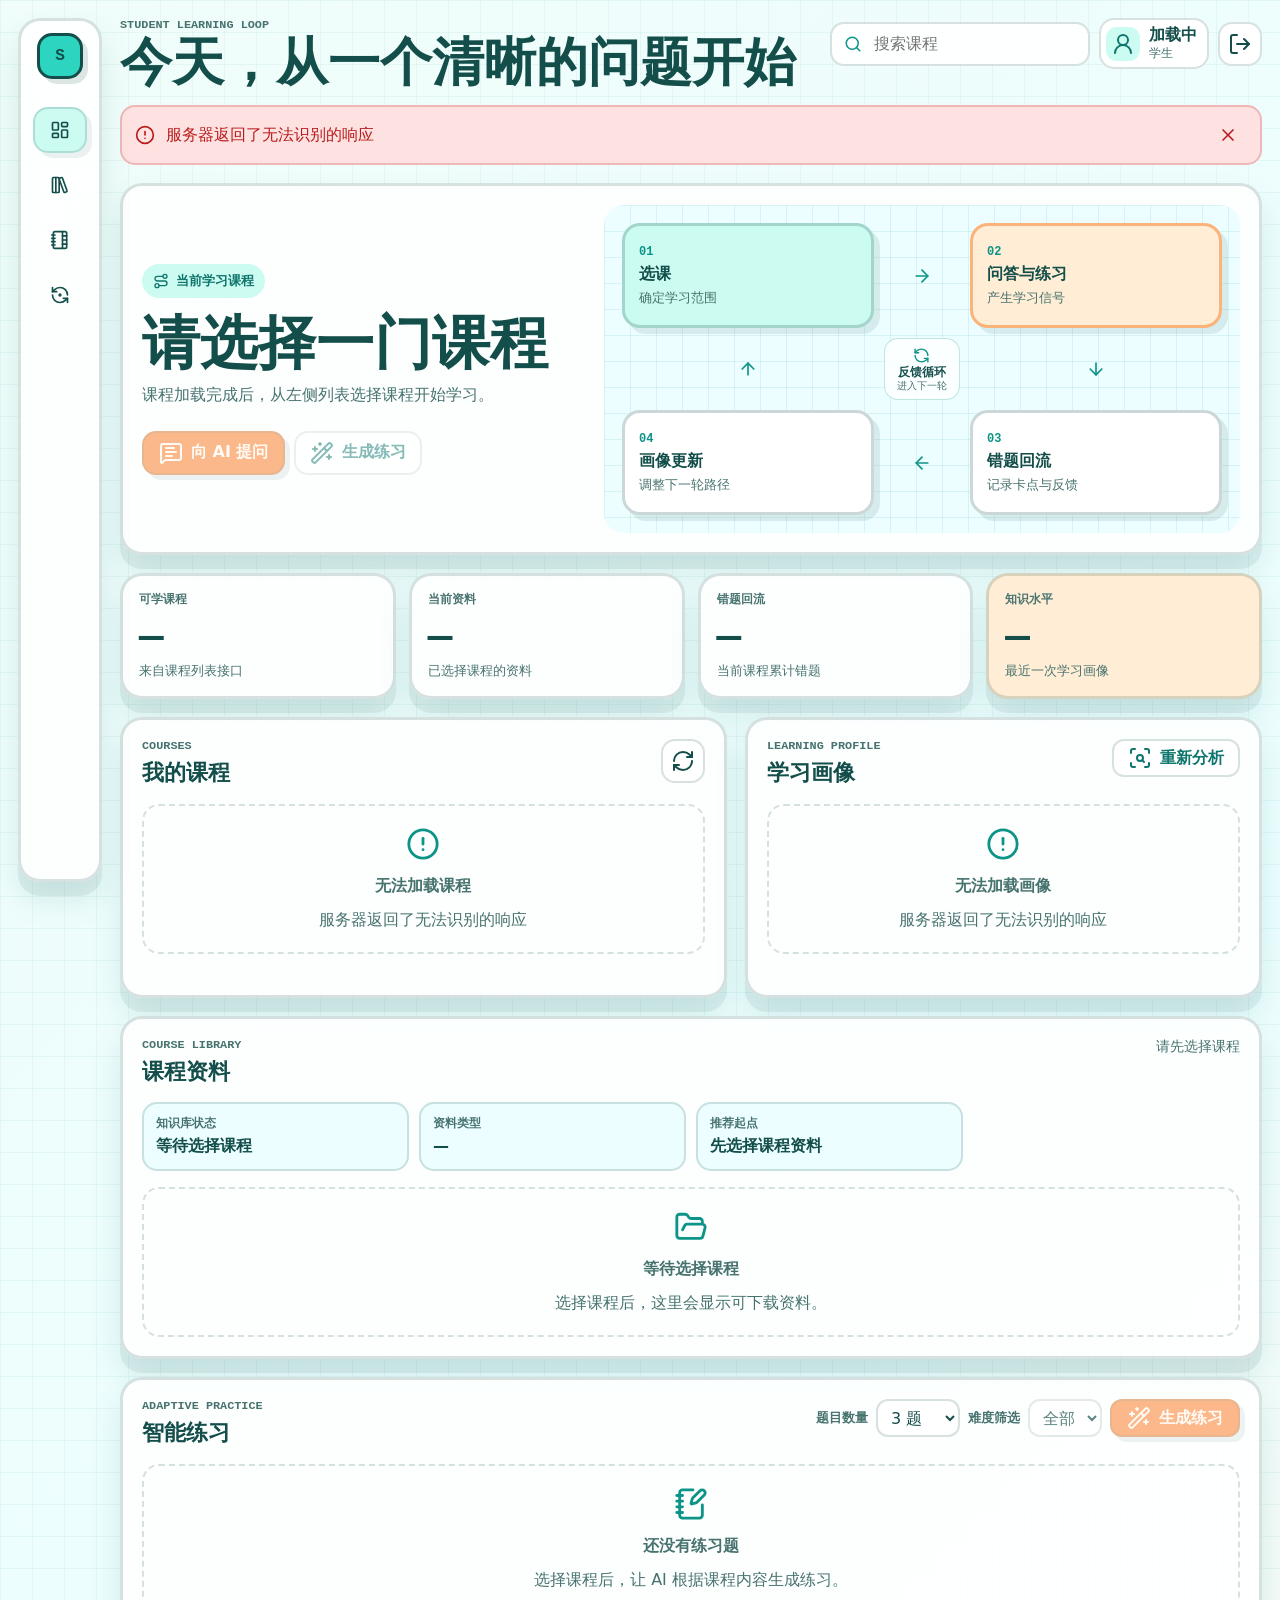
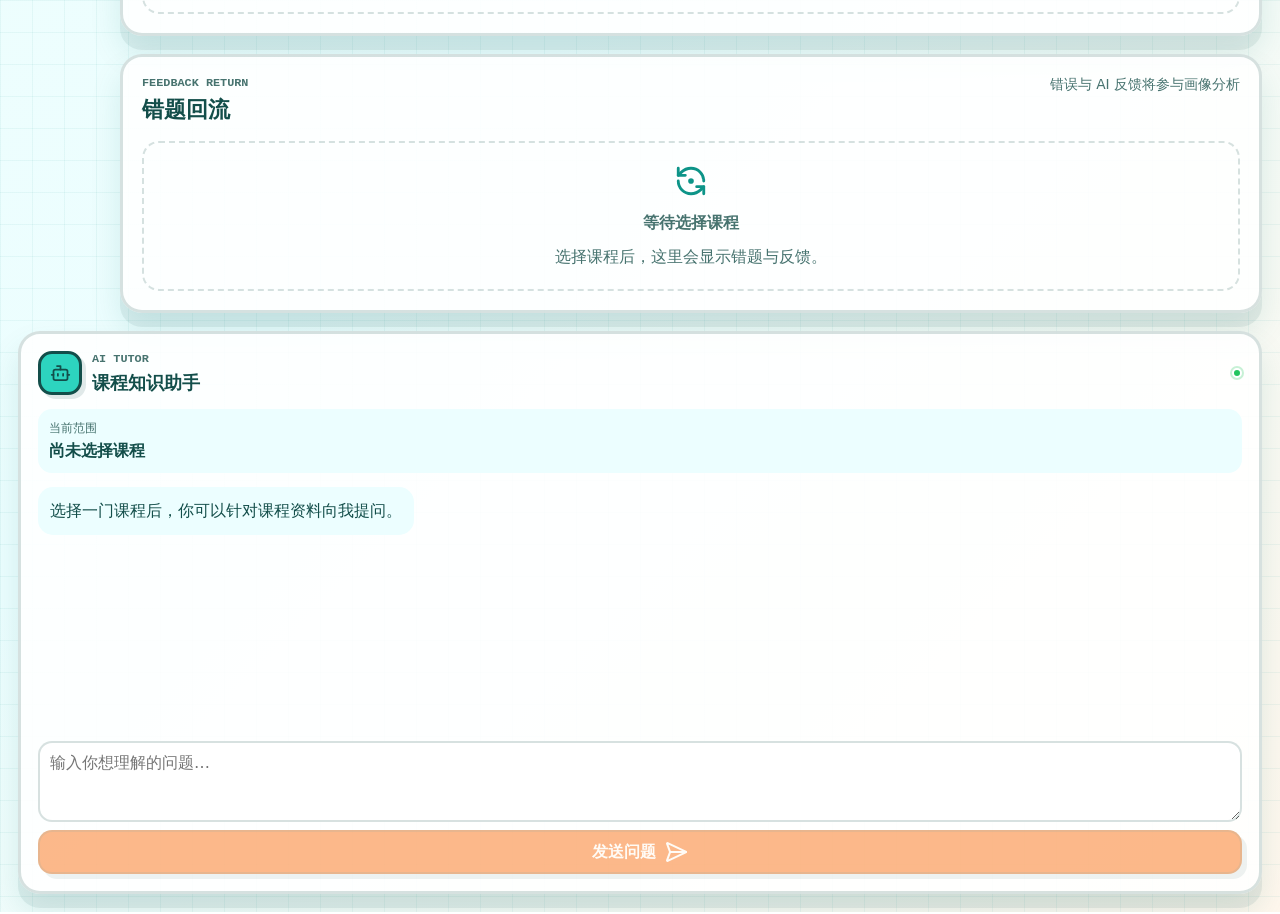
==== commit cd1a975c: "feat: add simulated AI progress states" ====
--- a/src/main/resources/static/student.html
+++ b/src/main/resources/static/student.html
@@ -178,6 +178,20 @@
             </div>
             <span class="section-context" id="resource-context">请先选择课程</span>
           </div>
+          <div class="knowledge-summary" id="knowledge-summary" aria-live="polite">
+            <div>
+              <span>知识库状态</span>
+              <strong>等待选择课程</strong>
+            </div>
+            <div>
+              <span>资料类型</span>
+              <strong>—</strong>
+            </div>
+            <div>
+              <span>推荐起点</span>
+              <strong>先选择课程资料</strong>
+            </div>
+          </div>
           <div class="resource-list" id="resource-list" aria-live="polite">
             <div class="empty-state"><i data-lucide="folder-open" aria-hidden="true"></i><strong>等待选择课程</strong><p>选择课程后，这里会显示可下载资料。</p></div>
           </div>
@@ -195,6 +209,10 @@
                 <option value="3">3 题</option>
                 <option value="5">5 题</option>
                 <option value="10">10 题</option>
+              </select>
+              <label for="difficulty-filter">难度筛选</label>
+              <select id="difficulty-filter" disabled>
+                <option value="">全部</option>
               </select>
               <button class="primary-button compact-button" id="generate-questions-button" type="button" disabled>
                 <i data-lucide="wand-sparkles" aria-hidden="true"></i>
--- a/src/main/resources/static/assets/student.css
+++ b/src/main/resources/static/assets/student.css
@@ -669,6 +669,47 @@
   margin-top: 16px;
 }
 
+.profile-detail {
+  display: grid;
+  gap: 13px;
+}
+
+.profile-score {
+  display: grid;
+  grid-template-columns: 86px minmax(0, 1fr);
+  gap: 13px;
+  align-items: center;
+  padding: 14px;
+  border: 2px solid rgba(249, 115, 22, 0.25);
+  border-radius: 16px;
+  background: var(--accent-soft);
+}
+
+.profile-score > strong {
+  display: grid;
+  width: 72px;
+  height: 72px;
+  place-items: center;
+  border: 3px solid rgba(194, 65, 12, 0.26);
+  border-radius: 18px;
+  background: #fff;
+  color: #c2410c;
+  font-family: Consolas, monospace;
+  font-size: 2rem;
+}
+
+.profile-score span {
+  color: #c2410c;
+  font-size: 0.78rem;
+  font-weight: 800;
+}
+
+.profile-score p {
+  margin: 5px 0 0;
+  color: #7c2d12;
+  line-height: 1.55;
+}
+
 .profile-grid {
   display: grid;
   grid-template-columns: 1fr 1fr;
@@ -700,6 +741,51 @@
   flex-wrap: wrap;
   gap: 7px;
   margin-top: 12px;
+}
+
+.profile-section {
+  padding: 14px;
+  border: 2px solid var(--line);
+  border-radius: 16px;
+  background: #fff;
+}
+
+.profile-section h3 {
+  margin: 0 0 9px;
+  font-size: 1rem;
+}
+
+.knowledge-summary {
+  display: grid;
+  grid-template-columns: repeat(4, minmax(0, 1fr));
+  gap: 10px;
+  margin-top: 15px;
+}
+
+.knowledge-summary > div {
+  min-width: 0;
+  padding: 12px;
+  border: 2px solid var(--line);
+  border-radius: 15px;
+  background: #ecfeff;
+}
+
+.knowledge-summary span,
+.knowledge-summary strong {
+  display: block;
+}
+
+.knowledge-summary span {
+  color: var(--muted);
+  font-size: 0.74rem;
+  font-weight: 800;
+}
+
+.knowledge-summary strong {
+  margin-top: 4px;
+  overflow: hidden;
+  text-overflow: ellipsis;
+  white-space: nowrap;
 }
 
 .resource-card {
@@ -735,6 +821,13 @@
   color: var(--primary-dark);
 }
 
+.resource-tags {
+  display: flex;
+  flex-wrap: wrap;
+  gap: 6px;
+  margin-top: 8px;
+}
+
 .practice-controls {
   flex-wrap: wrap;
   justify-content: flex-end;
@@ -792,9 +885,31 @@
   line-height: 1.55;
 }
 
+.answer-feedback > strong {
+  display: block;
+  margin-bottom: 9px;
+}
+
 .answer-feedback.is-wrong {
   background: var(--danger-soft);
   color: var(--danger);
+}
+
+.feedback-grid {
+  display: grid;
+  grid-template-columns: 1fr 1fr;
+  gap: 10px;
+}
+
+.answer-feedback details,
+.wrong-review {
+  margin-top: 10px;
+}
+
+.answer-feedback summary,
+.wrong-review summary {
+  cursor: pointer;
+  font-weight: 800;
 }
 
 .wrong-card {
@@ -860,6 +975,130 @@
   border-top-color: var(--primary);
   border-radius: 50%;
   animation: spin 700ms linear infinite;
+}
+
+.stage-progress {
+  display: grid;
+  gap: 12px;
+  min-height: 150px;
+  padding: 16px;
+  border: 2px dashed rgba(13, 148, 136, 0.28);
+  border-radius: 17px;
+  background: #f7fffe;
+}
+
+.stage-progress > strong {
+  color: var(--ink);
+}
+
+.stage-progress ol {
+  display: grid;
+  gap: 8px;
+  margin: 0;
+  padding: 0;
+  list-style: none;
+}
+
+.stage-progress li {
+  position: relative;
+  min-height: 34px;
+  padding: 7px 10px 7px 34px;
+  border: 2px solid var(--line);
+  border-radius: 12px;
+  background: #fff;
+  color: var(--muted);
+  font-weight: 750;
+}
+
+.stage-progress li::before {
+  position: absolute;
+  top: 8px;
+  left: 10px;
+  display: grid;
+  width: 16px;
+  height: 16px;
+  place-items: center;
+  border: 2px solid currentColor;
+  border-radius: 50%;
+  content: "";
+}
+
+.stage-progress li.is-current {
+  border-color: rgba(249, 115, 22, 0.42);
+  background: var(--accent-soft);
+  color: #c2410c;
+}
+
+.stage-progress li.is-current::before {
+  background: currentColor;
+  box-shadow: inset 0 0 0 4px var(--accent-soft);
+}
+
+.stage-progress li.is-done {
+  background: var(--soft);
+  color: var(--primary-dark);
+}
+
+.stage-progress li.is-done::before {
+  content: "✓";
+  border-color: transparent;
+  background: var(--primary);
+  color: #fff;
+  font-size: 0.65rem;
+}
+
+.markdown-body {
+  color: inherit;
+  line-height: 1.65;
+  overflow-wrap: anywhere;
+}
+
+.markdown-body > *:first-child {
+  margin-top: 0;
+}
+
+.markdown-body > *:last-child {
+  margin-bottom: 0;
+}
+
+.markdown-body p {
+  margin: 0 0 0.7em;
+}
+
+.markdown-body h3,
+.markdown-body h4,
+.markdown-body h5 {
+  margin: 0.8em 0 0.45em;
+  line-height: 1.25;
+}
+
+.markdown-body ul {
+  display: grid;
+  gap: 5px;
+  margin: 0 0 0.75em;
+  padding-left: 1.2em;
+}
+
+.markdown-body code {
+  padding: 0.1em 0.35em;
+  border-radius: 6px;
+  background: rgba(19, 78, 74, 0.08);
+  font-family: Consolas, monospace;
+}
+
+.markdown-body pre {
+  overflow-x: auto;
+  margin: 0.8em 0;
+  padding: 11px;
+  border-radius: 12px;
+  background: #12312f;
+  color: #ecfeff;
+}
+
+.markdown-body pre code {
+  padding: 0;
+  background: transparent;
+  color: inherit;
 }
 
 .assistant-panel {
@@ -1098,6 +1337,10 @@
     grid-template-columns: 1fr 1fr;
   }
 
+  .knowledge-summary {
+    grid-template-columns: 1fr 1fr;
+  }
+
   .practice-controls {
     justify-content: flex-start;
   }
@@ -1110,6 +1353,9 @@
 
   .metric-grid,
   .profile-grid,
+  .profile-score,
+  .knowledge-summary,
+  .feedback-grid,
   .wrong-answer-grid,
   .answer-form {
     grid-template-columns: 1fr;
